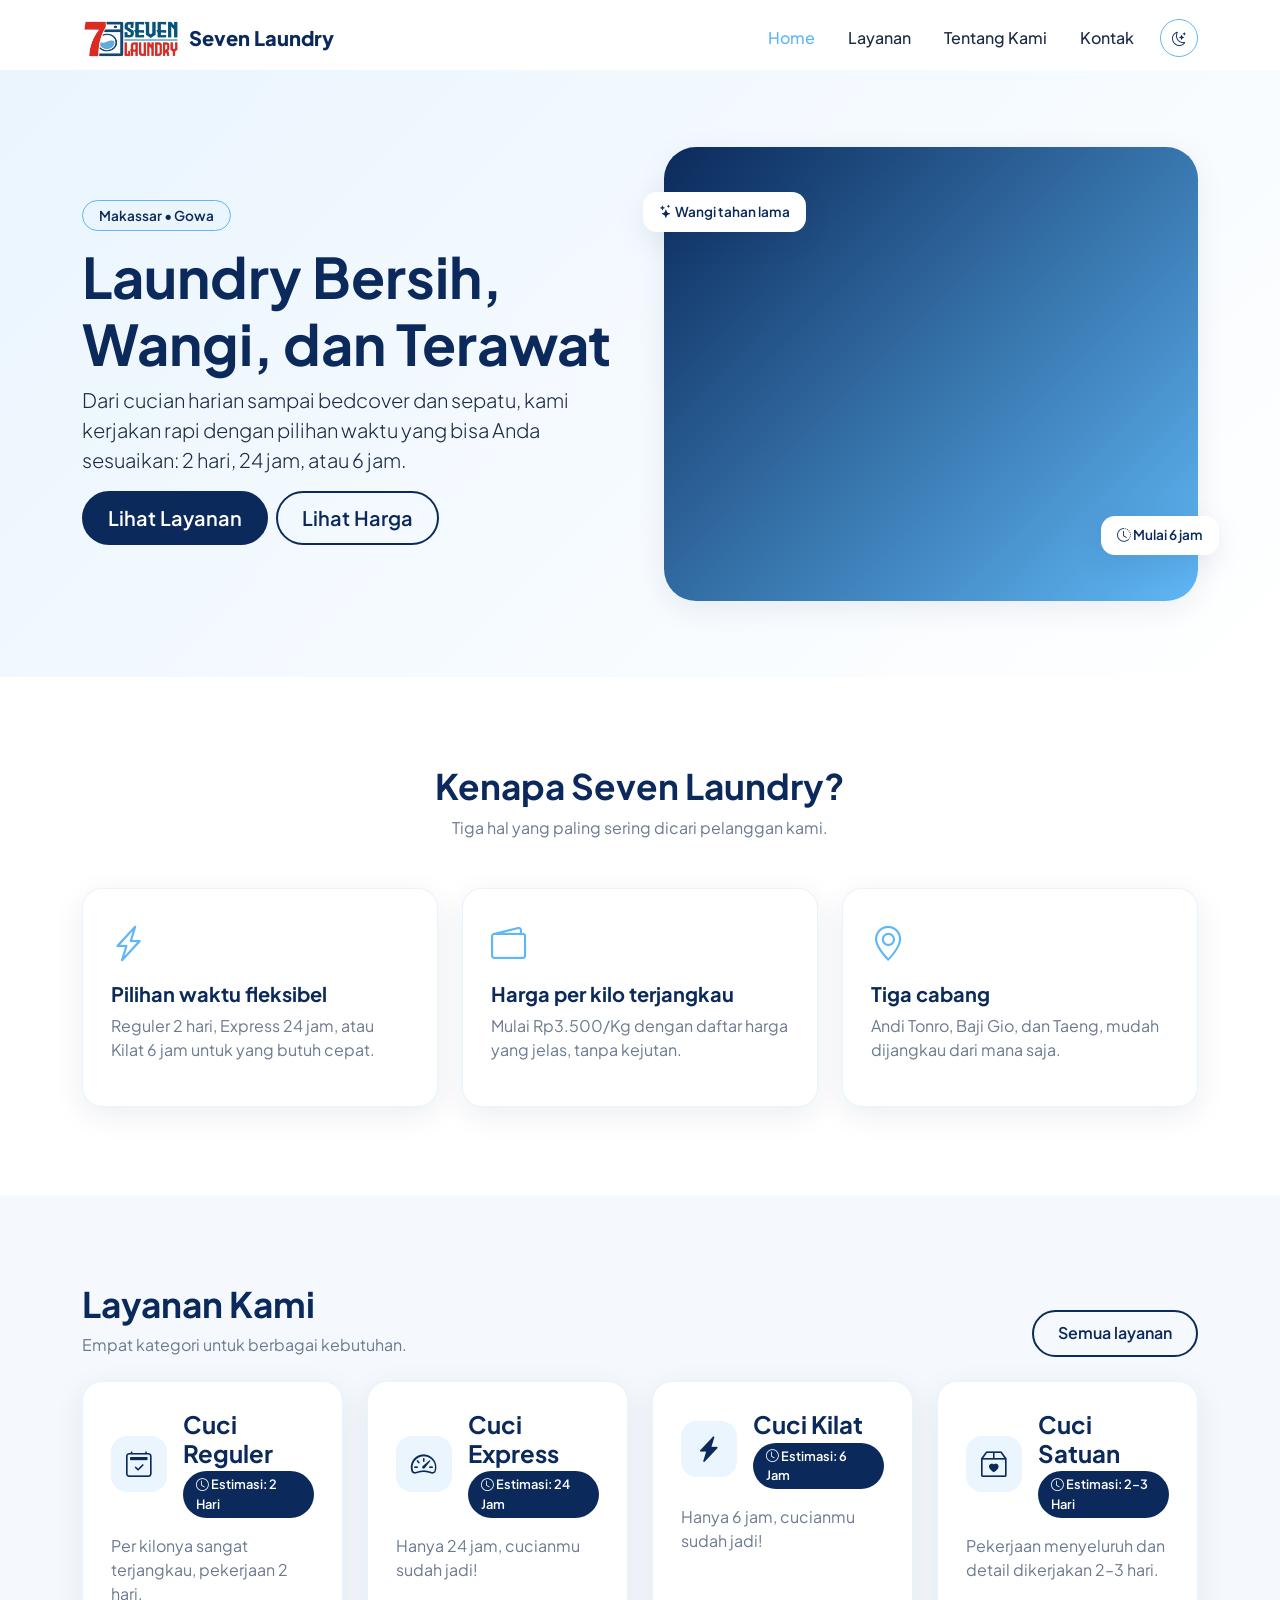
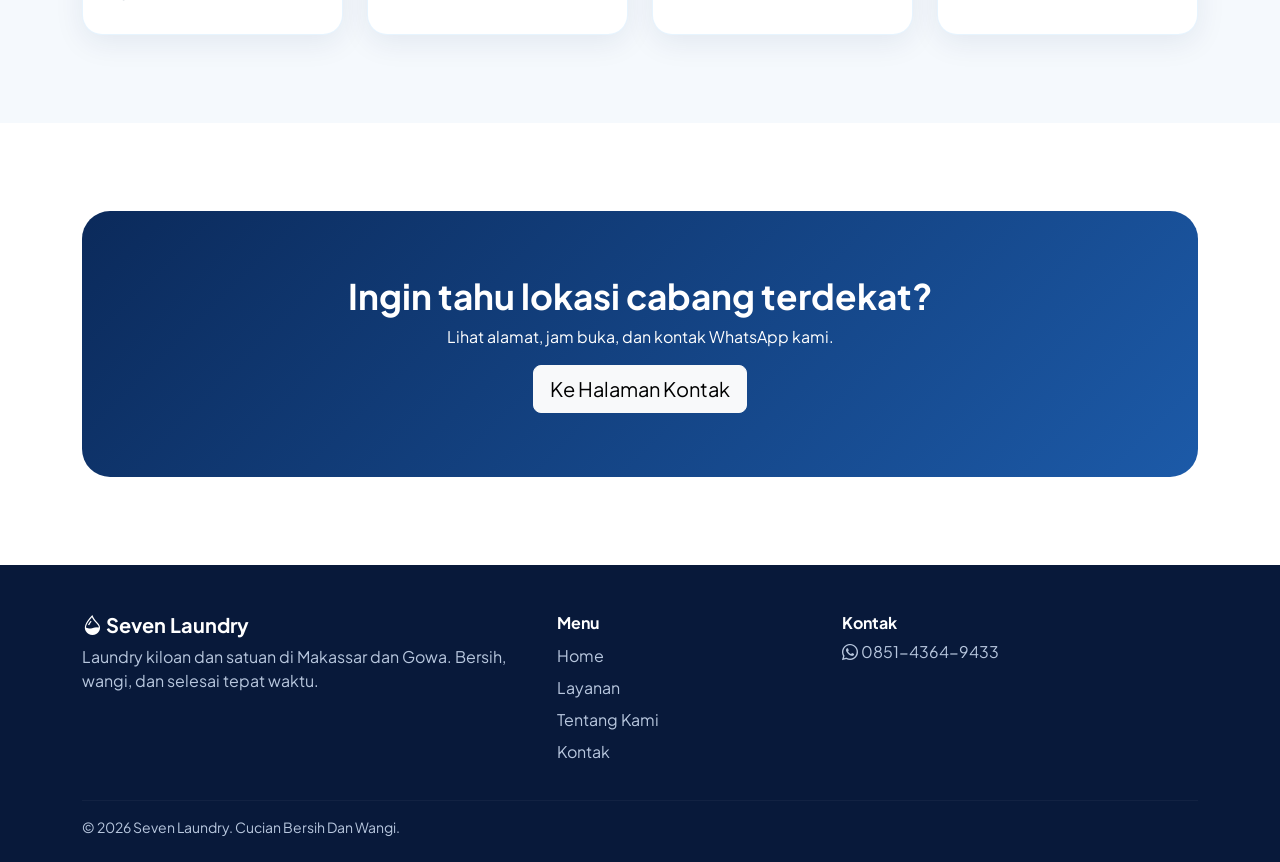
==== index.html @ 3630ac96 "initial commit" ====
<!doctype html>
<html lang="id">
  <head>
    <meta charset="UTF-8" />
    <meta name="viewport" content="width=device-width, initial-scale=1" />
    <title>Home | Seven Laundry</title>
    <meta
      name="description"
      content="Seven Laundry Makassar - laundry kiloan dan satuan, reguler, express, dan kilat."
    />
    <link
      href="https://cdn.jsdelivr.net/npm/bootstrap@5.3.3/dist/css/bootstrap.min.css"
      rel="stylesheet"
    />
    <link
      href="https://cdn.jsdelivr.net/npm/bootstrap-icons@1.11.3/font/bootstrap-icons.css"
      rel="stylesheet"
    />
    <link
      href="https://fonts.googleapis.com/css2?family=Plus+Jakarta+Sans:wght@400;500;600;700;800&display=swap"
      rel="stylesheet"
    />
    <link href="css/style.css" rel="stylesheet" />
  </head>
  <body>
    <!-- NAVBAR -->
    <nav class="navbar navbar-expand-lg fixed-top" id="mainNav">
      <div class="container">
        <a class="navbar-brand" href="index.html">
          <!-- TEMPAT LOGO: taruh file logo di assets/images/logo.png -->
          <img
            src="assets/images/logo.png"
            alt="Logo Seven Laundry"
            class="brand-logo"
            onerror="this.remove()"
          />
          <span>Seven Laundry</span>
        </a>
        <button
          class="navbar-toggler"
          type="button"
          data-bs-toggle="collapse"
          data-bs-target="#menu"
          aria-label="Buka menu"
        >
          <i class="bi bi-list fs-2"></i>
        </button>
        <div class="collapse navbar-collapse" id="menu">
          <ul class="navbar-nav ms-auto align-items-lg-center gap-lg-1">
            <li class="nav-item">
              <a class="nav-link active" href="index.html">Home</a>
            </li>
            <li class="nav-item">
              <a class="nav-link" href="layanan.html">Layanan</a>
            </li>
            <li class="nav-item">
              <a class="nav-link" href="tentang.html">Tentang Kami</a>
            </li>
            <li class="nav-item">
              <a class="nav-link" href="kontak.html">Kontak</a>
            </li>
            <li class="nav-item">
              <button
                class="btn btn-sm theme-btn ms-lg-2"
                id="themeToggle"
                aria-label="Ganti tema"
              >
                <i class="bi bi-moon-stars"></i>
              </button>
            </li>
          </ul>
        </div>
      </div>
    </nav>

    <main>
      <!-- HERO -->
      <section class="hero">
        <div class="container">
          <div class="row align-items-center g-5">
            <div class="col-lg-6 reveal">
              <span class="badge-soft">Makassar &bull; Gowa</span>
              <h1 class="display-4 fw-bold mt-3">
                Laundry Bersih, Wangi, dan Terawat
              </h1>
              <p class="lead">
                Dari cucian harian sampai bedcover dan sepatu, kami kerjakan
                rapi dengan pilihan waktu yang bisa Anda sesuaikan: 2 hari, 24
                jam, atau 6 jam.
              </p>
              <div class="d-flex flex-wrap gap-2">
                <a href="layanan.html" class="btn btn-main btn-lg"
                  >Lihat Layanan</a
                ><a href="harga.html" class="btn btn-outline-main btn-lg"
                  >Lihat Harga</a
                >
              </div>
            </div>
                <div class="col-lg-6 reveal">
                <div class="hero-visual">
                <video class="hero-video" autoplay muted loop playsinline>
                <source src="assets/gmaps-video-1791031187.mp4" type="video/mp4">
                </video>
                <span class="float-chip c1"><i class="bi bi-stars"></i> Wangi tahan lama</span>
                <span class="float-chip c2"><i class="bi bi-clock-history"></i> Mulai 6 jam</span>
                </div>
                </div>
          </div>
        </div>
      </section>

      <!-- KEUNGGULAN -->
      <section class="section">
        <div class="container">
          <div class="text-center mb-5 reveal">
            <h2>Kenapa Seven Laundry?</h2>
            <p class="muted">
              Tiga hal yang paling sering dicari pelanggan kami.
            </p>
          </div>
          <div class="row g-4">
            <div class="col-md-4 reveal">
              <div class="card-soft h-100">
                <i class="bi bi-lightning-charge icon-lg"></i>
                <h5>Pilihan waktu fleksibel</h5>
                <p class="muted">
                  Reguler 2 hari, Express 24 jam, atau Kilat 6 jam untuk yang
                  butuh cepat.
                </p>
              </div>
            </div>
            <div class="col-md-4 reveal">
              <div class="card-soft h-100">
                <i class="bi bi-wallet2 icon-lg"></i>
                <h5>Harga per kilo terjangkau</h5>
                <p class="muted">
                  Mulai Rp3.500/Kg dengan daftar harga yang jelas, tanpa
                  kejutan.
                </p>
              </div>
            </div>
            <div class="col-md-4 reveal">
              <div class="card-soft h-100">
                <i class="bi bi-geo-alt icon-lg"></i>
                <h5>Tiga cabang</h5>
                <p class="muted">
                  Andi Tonro, Baji Gio, dan Taeng, mudah dijangkau dari mana
                  saja.
                </p>
              </div>
            </div>
          </div>
        </div>
      </section>

      <!-- PREVIEW LAYANAN (diisi otomatis oleh script.js) -->
      <section class="section alt">
        <div class="container">
          <div
            class="d-flex justify-content-between align-items-end mb-4 reveal"
          >
            <div>
              <h2>Layanan Kami</h2>
              <p class="muted mb-0">Empat kategori untuk berbagai kebutuhan.</p>
            </div>
            <a
              href="layanan.html"
              class="btn btn-outline-main d-none d-sm-inline-block"
              >Semua layanan</a
            >
          </div>
          <div class="row g-4" id="previewServices"></div>
        </div>
      </section>

      <!-- CTA -->
      <section class="section">
        <div class="container">
          <div class="cta reveal">
            <h2>Ingin tahu lokasi cabang terdekat?</h2>
            <p>Lihat alamat, jam buka, dan kontak WhatsApp kami.</p>
            <a href="kontak.html" class="btn btn-light btn-lg"
              >Ke Halaman Kontak</a
            >
          </div>
        </div>
      </section>
    </main>

    <!-- FOOTER -->
    <footer class="footer">
      <div class="container">
        <div class="row g-4">
          <div class="col-md-5">
            <h5 class="text-white">
              <i class="bi bi-droplet-half"></i> Seven Laundry
            </h5>
            <p>
              Laundry kiloan dan satuan di Makassar dan Gowa. Bersih, wangi, dan
              selesai tepat waktu.
            </p>
          </div>
          <div class="col-6 col-md-3">
            <h6 class="text-white">Menu</h6>
            <ul class="list-unstyled">
              <li><a href="index.html">Home</a></li>
              <li><a href="layanan.html">Layanan</a></li>
              <li><a href="tentang.html">Tentang Kami</a></li>
              <li><a href="kontak.html">Kontak</a></li>
            </ul>
          </div>
          <div class="col-6 col-md-4">
            <h6 class="text-white">Kontak</h6>
            <p class="mb-1"><i class="bi bi-whatsapp"></i> 0851-4364-9433</p>
          </div>
        </div>
        <hr />
        <p class="small mb-0">
          &copy; 2026 Seven Laundry. Cucian Bersih Dan Wangi.
        </p>
      </div>
    </footer>
    <button id="backTop" aria-label="Kembali ke atas">
      <i class="bi bi-arrow-up"></i>
    </button>
    <script src="https://cdn.jsdelivr.net/npm/bootstrap@5.3.3/dist/js/bootstrap.bundle.min.js"></script>
    <script src="js/script.js"></script>
  </body>
</html>
---- css/style.css ----
/* ===== VARIABEL WARNA (ubah di sini untuk ganti tema) ===== */
:root{--navy:#0b2a5b;--accent:#5fb7f5;--soft:#eaf5fe;--text:#1d2b44;--muted:#6b7a90;--bg:#fff;--bg-alt:#f5f9fd;--card:#fff;--shadow:0 8px 30px rgba(11,42,91,.08)}
[data-bs-theme=dark]{--navy:#7cc4f8;--accent:#5fb7f5;--soft:#12233f;--text:#e6eefa;--muted:#9bb0cc;--bg:#0b1424;--bg-alt:#0f1b30;--card:#13223c;--shadow:0 8px 30px rgba(0,0,0,.35)}
html{scroll-behavior:smooth}
body{font-family:'Plus Jakarta Sans',sans-serif;color:var(--text);background:var(--bg);padding-top:70px}
h1,h2,h3,h4,h5,h6{color:var(--navy);font-weight:700}
h2{font-size:clamp(1.6rem,3vw,2.2rem)}
.muted{color:var(--muted)}
.section{padding:clamp(3rem,7vw,5.5rem) 0}.alt{background:var(--bg-alt)}

/* Navbar */
.navbar{background:transparent;transition:.3s;padding:.9rem 0}
.navbar.scrolled{background:var(--card);box-shadow:var(--shadow);padding:.5rem 0}
.navbar-brand{font-weight:800;color:var(--navy)!important;display:flex;align-items:center;gap:.6rem}
/* Ukuran logo: ubah height jika logo terlalu besar/kecil */
.brand-logo{height:38px;width:auto}
.nav-link{color:var(--text)!important;font-weight:500;padding:.6rem .9rem!important}
.nav-link:hover,.nav-link.active{color:var(--accent)!important}
.navbar-toggler{border:0;color:var(--navy)}.navbar-toggler:focus{box-shadow:none}
@media(max-width:991px){.navbar-collapse{background:var(--card);border-radius:16px;padding:1rem;margin-top:.5rem;box-shadow:var(--shadow)}}
.theme-btn{border:1px solid var(--accent);color:var(--navy);border-radius:50%;width:38px;height:38px}

/* Tombol */
.btn-main{background:var(--navy);color:#fff;border-radius:50px;padding:.6rem 1.5rem;font-weight:600;border:2px solid var(--navy)}
[data-bs-theme=dark] .btn-main{color:#0b1424}
.btn-main:hover{background:var(--accent);border-color:var(--accent);color:#fff;transform:translateY(-2px)}
.btn-outline-main{border:2px solid var(--navy);color:var(--navy);border-radius:50px;padding:.6rem 1.5rem;font-weight:600}
.btn-outline-main:hover{background:var(--navy);color:#fff}

/* Hero */
.hero{padding:clamp(2.5rem,6vw,5rem) 0;background:linear-gradient(135deg,var(--soft),var(--bg))}
.badge-soft{background:var(--soft);color:var(--navy);padding:.4rem 1rem;border-radius:50px;font-weight:600;font-size:.85rem;border:1px solid var(--accent)}
.hero-visual{position:relative;background:linear-gradient(135deg,var(--navy),var(--accent));border-radius:32px;aspect-ratio:1/.85;display:flex;align-items:center;justify-content:center;font-size:clamp(6rem,15vw,10rem);color:#fff;box-shadow:var(--shadow)}
.float-chip{position:absolute;background:var(--card);color:var(--navy);padding:.6rem 1rem;border-radius:14px;font-size:.85rem;font-weight:600;box-shadow:var(--shadow);animation:float 4s ease-in-out infinite}
.c1{top:10%;left:-4%}.c2{bottom:10%;right:-4%;animation-delay:1.5s}
@keyframes float{50%{transform:translateY(-10px)}}

/* Card */
.card-soft{background:var(--card);border-radius:20px;padding:1.75rem;box-shadow:var(--shadow);transition:.3s;border:1px solid rgba(95,183,245,.15)}
.card-soft:hover{transform:translateY(-6px)}
.icon-lg{font-size:2.2rem;color:var(--accent);display:block;margin-bottom:.75rem}
.svc-head{display:flex;align-items:center;gap:1rem;margin-bottom:1rem}
.svc-icon{width:56px;height:56px;border-radius:16px;background:var(--soft);color:var(--navy);display:flex;align-items:center;justify-content:center;font-size:1.6rem;flex-shrink:0}
.time-badge{display:inline-block;background:var(--navy);color:#fff;border-radius:50px;padding:.25rem .8rem;font-size:.8rem;font-weight:600}
[data-bs-theme=dark] .time-badge{color:#0b1424}
.price-list{list-style:none;padding:0;margin:1rem 0 0}
.price-list li{display:flex;justify-content:space-between;gap:1rem;padding:.55rem 0;border-bottom:1px dashed rgba(107,122,144,.3);font-size:.95rem}
.price-list li:last-child{border:0}.price-list b{color:var(--navy);white-space:nowrap}
.tag-kilat .svc-icon{background:var(--navy);color:#fff}
[data-bs-theme=dark] .tag-kilat .svc-icon{color:#0b1424}

/* Filter */
.filter-bar{display:flex;flex-wrap:wrap;gap:.5rem;justify-content:center}
.btn-filter{border:1px solid var(--accent);color:var(--navy);border-radius:50px;padding:.5rem 1.3rem;font-weight:600}
.btn-filter.active,.btn-filter:hover{background:var(--navy);color:#fff}
[data-bs-theme=dark] .btn-filter.active{color:#0b1424}
.service-item.hide{display:none}

/* Header halaman, CTA, lain-lain */
.page-head{padding:3.5rem 0;text-align:center;background:linear-gradient(135deg,var(--soft),var(--bg))}
.page-head p{color:var(--muted);margin:0}
.cta{background:linear-gradient(135deg,var(--navy),#1c5aa8);color:#fff;border-radius:28px;padding:clamp(2rem,6vw,4rem);text-align:center}
.cta h2{color:#fff}
[data-bs-theme=dark] .cta{background:linear-gradient(135deg,#12335f,#1c5aa8)}
.note{background:var(--soft);border-left:4px solid var(--accent);padding:1rem 1.25rem;border-radius:12px}
.stat{font-size:2rem;font-weight:800;color:var(--navy)}
.map-box{height:100%;min-height:320px;border-radius:20px;border:2px dashed var(--accent);background:var(--soft);display:flex;flex-direction:column;align-items:center;justify-content:center;color:var(--muted);text-align:center;font-size:1.1rem}
.map-box i{font-size:3rem;color:var(--accent)}
.footer{background:#08193a;color:#b8c7de;padding:3rem 0 1.5rem}
.footer a{color:#b8c7de;text-decoration:none;line-height:2}.footer a:hover{color:var(--accent)}
.footer hr{border-color:rgba(255,255,255,.15)}
#backTop{position:fixed;right:20px;bottom:20px;width:48px;height:48px;border-radius:50%;border:0;background:var(--navy);color:#fff;opacity:0;visibility:hidden;transition:.3s;z-index:99;box-shadow:var(--shadow)}
[data-bs-theme=dark] #backTop{color:#0b1424}
#backTop.show{opacity:1;visibility:visible}

/* Animasi muncul: hanya aktif jika JavaScript berjalan (class "js" ditambahkan oleh script.js) */
.js .reveal{opacity:0;transform:translateY(24px);transition:.7s}
.js .reveal.visible{opacity:1;transform:none}
@media(max-width:576px){.float-chip{display:none}.btn-lg{width:100%}}

/* Video di hero: mengisi penuh kotak, chip tetap di atas video */
.hero-video{position:absolute;inset:0;width:100%;height:100%;object-fit:cover;border-radius:32px}
.float-chip{z-index:2}
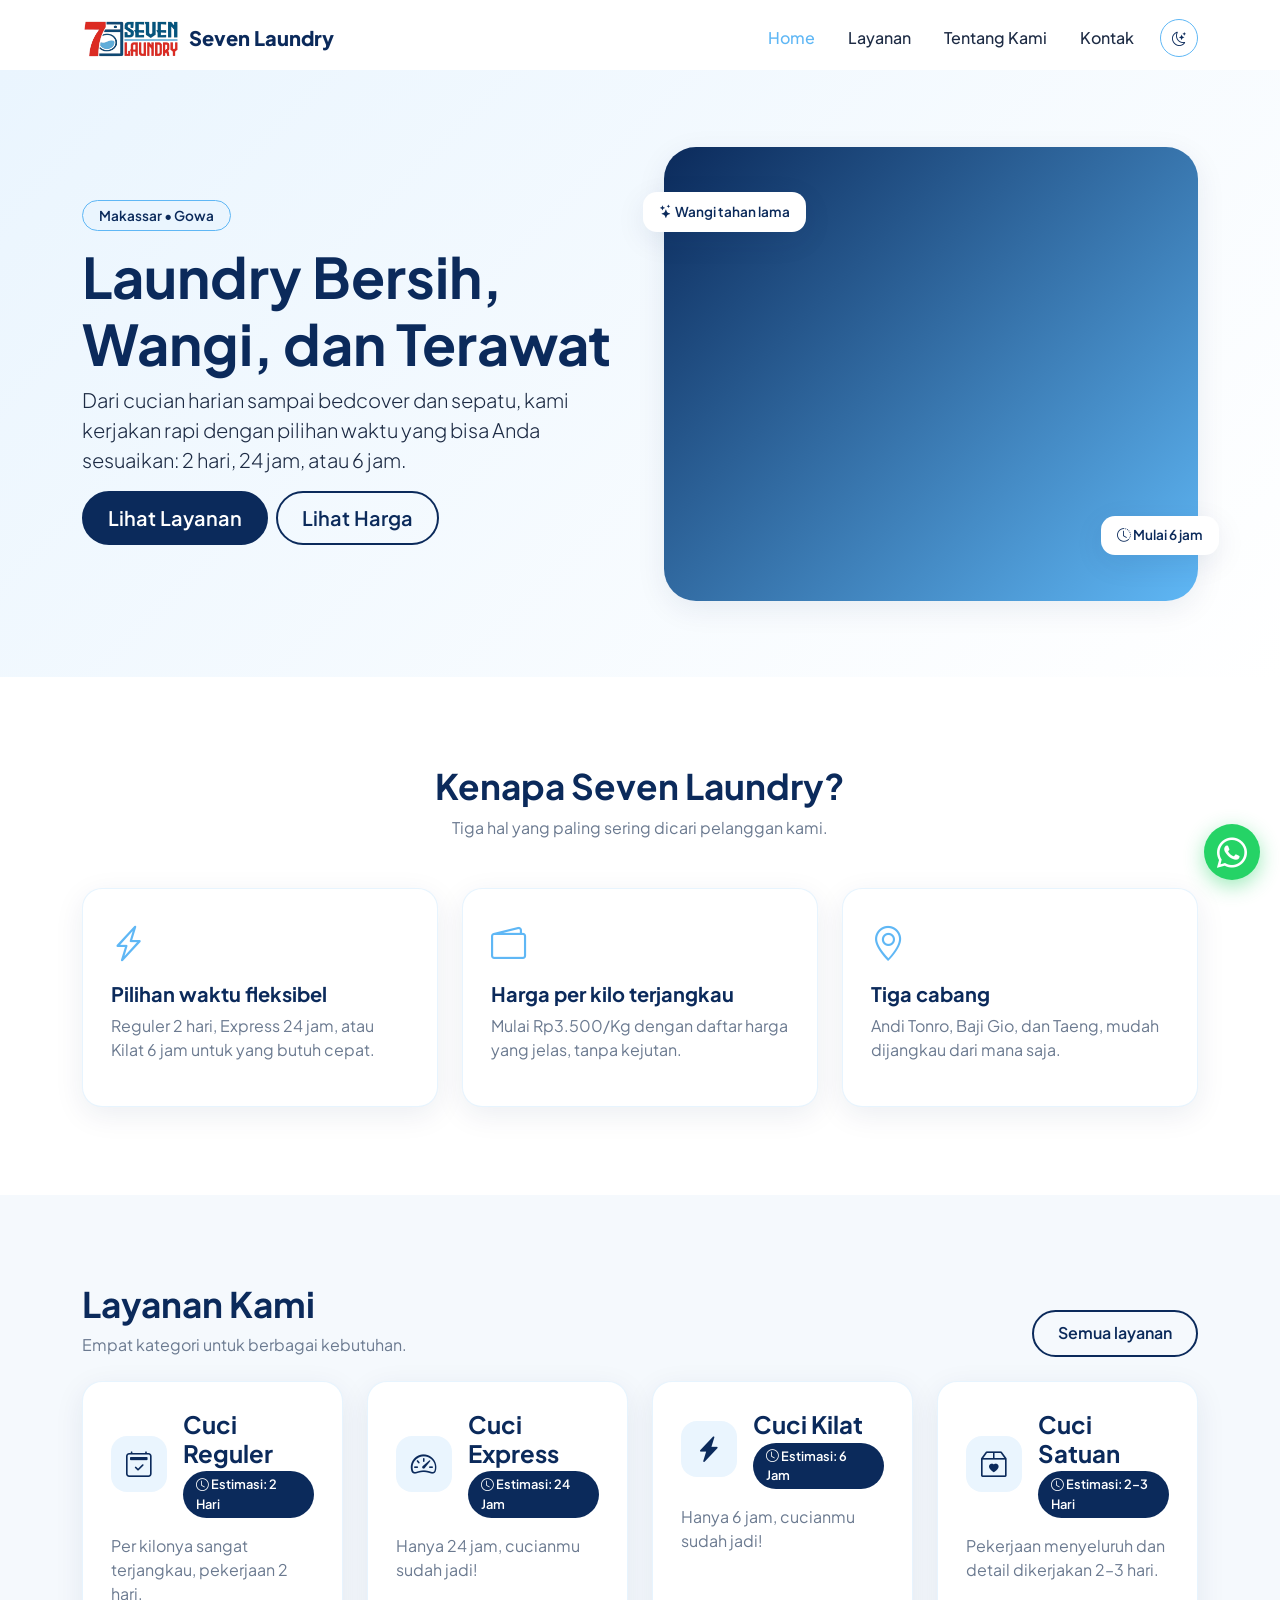
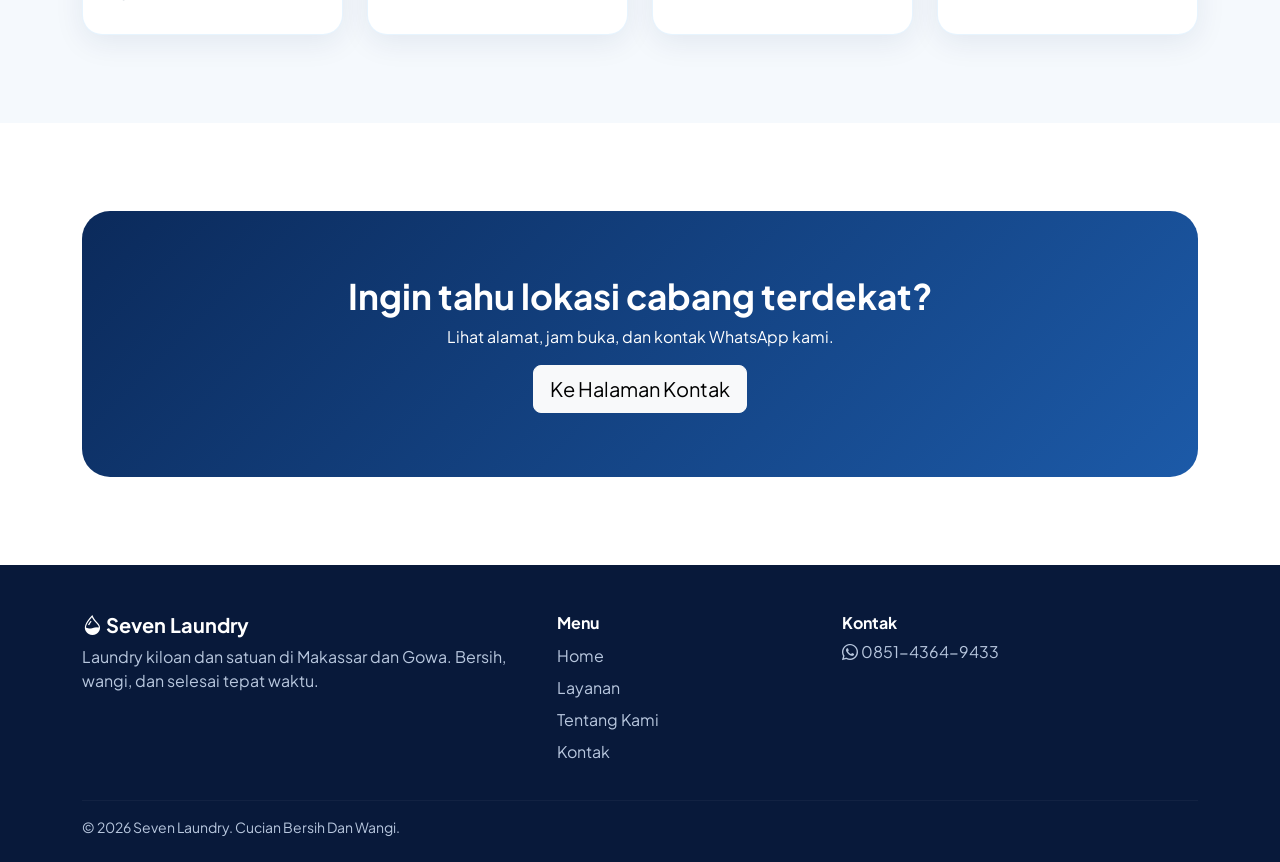
==== commit ec915b45: "logo whatsapp" ====
--- a/index.html
+++ b/index.html
@@ -221,8 +221,12 @@
       </div>
     </footer>
     <button id="backTop" aria-label="Kembali ke atas">
-      <i class="bi bi-arrow-up"></i>
+    <i class="bi bi-arrow-up"></i>
     </button>
+    <!-- TOMBOL WHATSAPP MELAYANG -->
+<a href="https://wa.me/6285143649433?text=Halo%20Seven%20Laundry%2C%20saya%20ingin%20bertanya." class="wa-float" target="_blank" rel="noopener" aria-label="Hubungi via WhatsApp">
+ <i class="bi bi-whatsapp"></i>
+</a>
     <script src="https://cdn.jsdelivr.net/npm/bootstrap@5.3.3/dist/js/bootstrap.bundle.min.js"></script>
     <script src="js/script.js"></script>
   </body>
--- a/css/style.css
+++ b/css/style.css
@@ -80,4 +80,12 @@
 
 /* Video di hero: mengisi penuh kotak, chip tetap di atas video */
 .hero-video{position:absolute;inset:0;width:100%;height:100%;object-fit:cover;border-radius:32px}
-.float-chip{z-index:2}+.float-chip{z-index:2}
+
+/* Tombol WhatsApp melayang (pojok kanan bawah) */
+.wa-float{position:fixed;right:20px;bottom:20px;width:56px;height:56px;border-radius:50%;background:#25d366;color:#fff;display:flex;align-items:center;justify-content:center;font-size:1.9rem;text-decoration:none;box-shadow:0 6px 20px rgba(37,211,102,.45);z-index:100;transition:.3s;animation:wa-pulse 2.5s infinite}
+.wa-float:hover{color:#fff;transform:scale(1.1)}
+@keyframes wa-pulse{0%{box-shadow:0 0 0 0 rgba(37,211,102,.5)}70%{box-shadow:0 0 0 16px rgba(37,211,102,0)}100%{box-shadow:0 0 0 0 rgba(37,211,102,0)}}
+
+/* Pindahkan tombol back-to-top ke atas tombol WhatsApp agar tidak bertumpuk */
+#backTop{bottom:90px}
